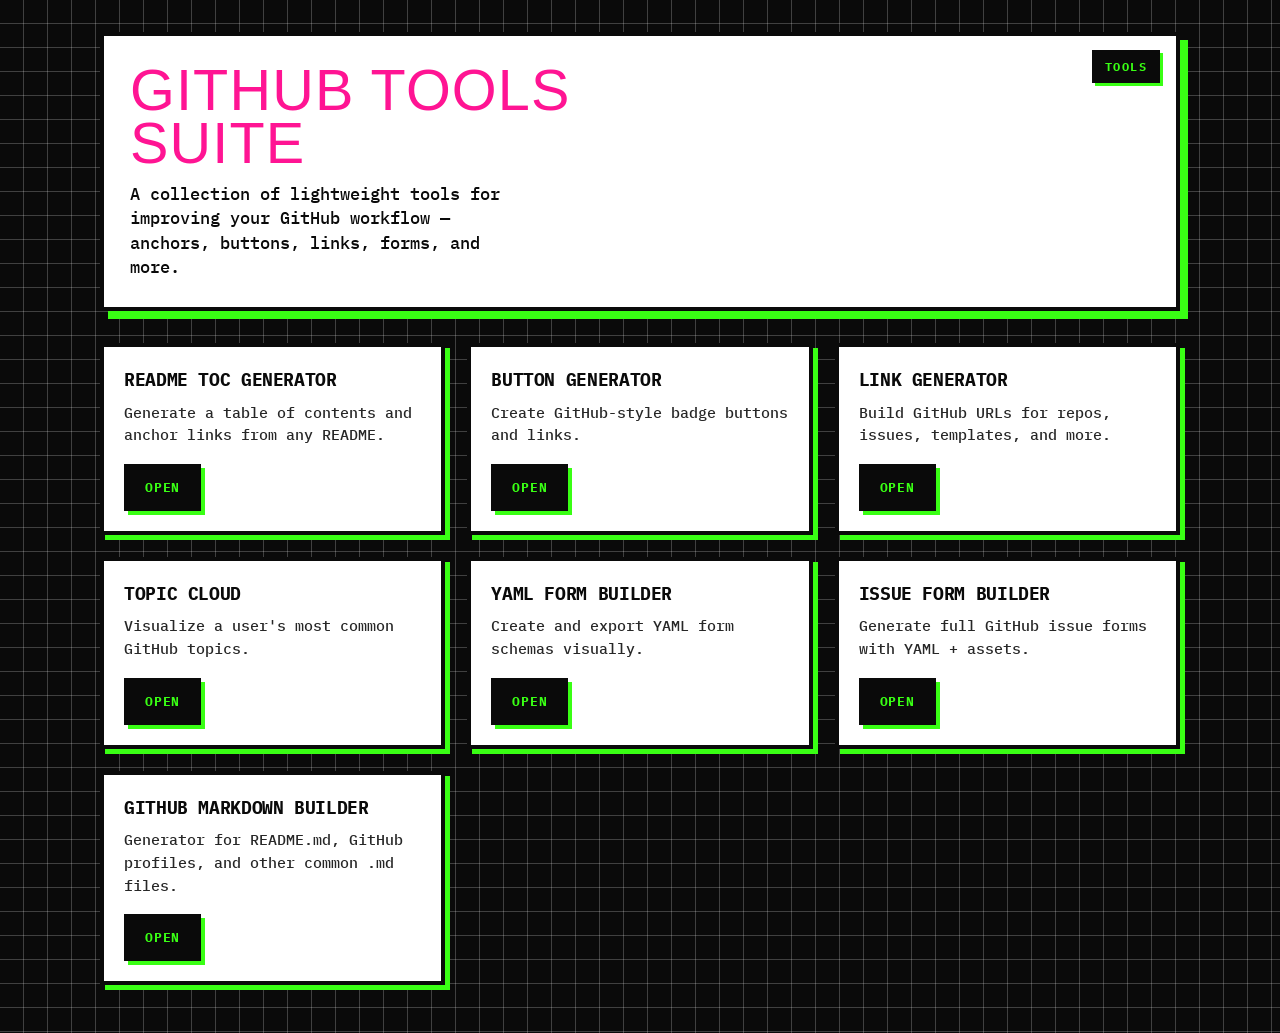
==== index.html @ 1312e3e4 "N/A" ====
<!DOCTYPE html>
<html lang="en" class="neo-landing-root">
<head>
  <meta charset="UTF-8" />
  <meta name="viewport" content="width=device-width, initial-scale=1.0" />
  <title>GitHub Tools Suite</title>
  <link rel="preconnect" href="https://fonts.googleapis.com" />
  <link rel="preconnect" href="https://fonts.gstatic.com" crossorigin />
  <link href="https://fonts.googleapis.com/css2?family=IBM+Plex+Mono:ital,wght@0,400;0,500;0,600;0,700;1,400&display=swap" rel="stylesheet" />
  <link rel="stylesheet" href="./github-tools-common.css" />
  <link rel="stylesheet" href="./github-tools-neo.css" />
</head>

<body class="neo-landing">
  <div class="neo-wrap">
    <header class="neo-hero">
      <h1>GitHub Tools Suite</h1>
      <p>
        A collection of lightweight tools for improving your GitHub workflow —
        anchors, buttons, links, forms, and more.
      </p>
    </header>

    <div class="neo-grid">
      <article class="neo-card">
        <h3>README TOC Generator</h3>
        <p>Generate a table of contents and anchor links from any README.</p>
        <a class="neo-btn" href="./github-anchor-generator.html">Open</a>
      </article>

      <article class="neo-card">
        <h3>Button Generator</h3>
        <p>Create GitHub-style badge buttons and links.</p>
        <a class="neo-btn" href="./github-button-generator.html">Open</a>
      </article>

      <article class="neo-card">
        <h3>Link Generator</h3>
        <p>Build GitHub URLs for repos, issues, templates, and more.</p>
        <a class="neo-btn" href="./github-link-generator.html">Open</a>
      </article>

      <article class="neo-card">
        <h3>Topic Cloud</h3>
        <p>Visualize a user's most common GitHub topics.</p>
        <a class="neo-btn" href="./github-topic-cloud.html">Open</a>
      </article>

      <article class="neo-card">
        <h3>YAML Form Builder</h3>
        <p>Create and export YAML form schemas visually.</p>
        <a class="neo-btn" href="./yaml-form-builder.html">Open</a>
      </article>

      <article class="neo-card">
        <h3>Issue Form Builder</h3>
        <p>Generate full GitHub issue forms with YAML + assets.</p>
        <a class="neo-btn" href="./issue-template-generator.html">Open</a>
      </article>

      <article class="neo-card">
        <h3>GitHub Markdown Builder</h3>
        <p>Generator for README.md, GitHub profiles, and other common .md files.</p>
        <a class="neo-btn" href="./github_dashboard_builder.html">Open</a>
      </article>
    </div>
  </div>
</body>
</html>
---- github-tools-common.css ----
:root {
  --bg: #0b0b12;
  --bg-soft: #11111b;
  --panel: rgba(20, 20, 32, 0.92);
  --panel-2: rgba(28, 28, 44, 0.92);
  --surface: #151526;
  --surface-2: #1b1b31;
  --text: #f5f7ff;
  --muted: #adb3c9;
  --border: rgba(255, 255, 255, 0.11);
  --border-strong: rgba(255, 255, 255, 0.18);
  --accent: #ff1493;
  --accent-2: #8b5cf6;
  --accent-soft: rgba(255, 20, 147, 0.16);
  --danger: #ff7d93;
  --ok: #87e7b0;
  --shadow: 0 18px 50px rgba(0, 0, 0, 0.35);
  --radius: 22px;
  --radius-sm: 14px;
  --max-width: 1440px;
}

* { box-sizing: border-box; }
html { color-scheme: dark; }
body {
  margin: 0;
  min-height: 100vh;
  font-family: Inter, system-ui, -apple-system, BlinkMacSystemFont, "Segoe UI", sans-serif;
  color: var(--text);
  background:
    radial-gradient(circle at top left, rgba(255, 20, 147, 0.12), transparent 28%),
    radial-gradient(circle at top right, rgba(139, 92, 246, 0.10), transparent 24%),
    linear-gradient(rgba(255,255,255,0.03) 1px, transparent 1px),
    linear-gradient(90deg, rgba(255,255,255,0.03) 1px, transparent 1px),
    linear-gradient(180deg, #090910 0%, #10101a 100%);
  background-size: auto, auto, 28px 28px, 28px 28px, auto;
}

a { color: #ffd0ec; }
a:hover { color: #ffffff; }

h1, h2, h3, p { margin-top: 0; }
h1 {
  margin-bottom: 10px;
  font-size: clamp(2rem, 4vw, 3rem);
  line-height: 1.04;
  letter-spacing: -0.035em;
}
h2 {
  margin-bottom: 8px;
  font-size: 1.05rem;
  letter-spacing: -0.01em;
}
h3 {
  margin-bottom: 8px;
  font-size: 0.98rem;
}
p, .muted, .hint, .sub, .pattern-note, .inline-note, .footer-note, .field-meta, .small, .value, .status, .upload-note {
  color: var(--muted);
  line-height: 1.5;
}

.wrap, .app {
  max-width: var(--max-width);
  margin: 0 auto;
  padding: 28px 18px 40px;
}

.tool-hero, .hero, .header {
  margin-bottom: 22px;
  padding: 24px;
  border: 1px solid var(--border);
  border-radius: var(--radius);
  background: linear-gradient(180deg, rgba(255,255,255,0.04), rgba(255,255,255,0.02));
  box-shadow: var(--shadow);
  backdrop-filter: blur(12px);
}
.tool-hero p, .hero p, .header p { max-width: 72ch; margin-bottom: 0; }
.tool-kicker {
  display: inline-flex;
  align-items: center;
  gap: 8px;
  padding: 6px 10px;
  margin-bottom: 14px;
  border-radius: 999px;
  border: 1px solid var(--border);
  background: rgba(255,255,255,0.04);
  color: #ffd3ee;
  font-size: 0.82rem;
  font-weight: 700;
  letter-spacing: 0.02em;
  text-transform: uppercase;
}

.grid, .tool-grid {
  display: grid;
  grid-template-columns: minmax(0, 1.05fr) minmax(320px, 0.95fr);
  gap: 20px;
  align-items: start;
}
.grid.grid-equal, .tool-grid.grid-equal { grid-template-columns: repeat(2, minmax(0, 1fr)); }

.card, .panel {
  background: linear-gradient(180deg, rgba(255,255,255,0.035), rgba(255,255,255,0.02));
  border: 1px solid var(--border);
  border-radius: var(--radius);
  box-shadow: var(--shadow);
  backdrop-filter: blur(12px);
  overflow: hidden;
}
.card { padding: 0; }
.panel { padding: 0; }
.card-header, .panel-header, .section-header {
  padding: 18px 20px;
  border-bottom: 1px solid var(--border);
  background: rgba(255,255,255,0.02);
}
.card-content, .panel-body, .section-body { padding: 20px; }

.section-stack, .stack, .layout-stack, .fields-list, .field-controls, .preview-form, .example-stack, .tip-stack, .output-block {
  display: grid;
  gap: 14px;
}
.field, .preview-group { display: grid; gap: 8px; }
.field.full { grid-column: 1 / -1; }

pre, .code-box {
  background: rgba(10, 10, 18, 0.85);
  color: var(--text);
  border: 1px solid var(--border);
  border-radius: 16px;
  padding: 14px;
  overflow: auto;
}
pre { min-height: 120px; white-space: pre-wrap; word-break: break-word; }
code {
  background: rgba(255,255,255,0.06);
  padding: 2px 6px;
  border-radius: 8px;
}

button,
.btn,
.tab,
.chip,
.copy-btn,
input,
select,
textarea {
  font: inherit;
}

button,
.btn,
.tab,
.chip,
.copy-btn {
  appearance: none;
  border-radius: 12px;
  border: 1px solid var(--border);
  background: rgba(255,255,255,0.04);
  color: var(--text);
  padding: 11px 16px;
  cursor: pointer;
  transition: transform .15s ease, border-color .15s ease, background .15s ease, opacity .15s ease;
}
button:hover,
.btn:hover,
.tab:hover,
.chip:hover,
.copy-btn:hover {
  transform: translateY(-1px);
  border-color: var(--border-strong);
  background: rgba(255,255,255,0.08);
}
button:active,
.btn:active,
.tab:active,
.chip:active,
.copy-btn:active { transform: translateY(0); }

.primary,
.btn-primary,
.btn.accent,
button.primary:not(.secondary) {
  background: linear-gradient(135deg, var(--accent), var(--accent-2));
  border: none;
  color: white;
  font-weight: 700;
}
.secondary,
.btn-secondary,
.btn-ghost,
button.secondary,
.toggle {
  background: rgba(255,255,255,0.04);
  color: var(--text);
  border: 1px solid var(--border);
}
.btn-danger {
  background: rgba(255,125,147,.16);
  color: #ffd5dc;
  border: 1px solid rgba(255,125,147,.35);
}

input,
select,
textarea {
  width: 100%;
  border: 1px solid var(--border);
  background: rgba(7, 7, 14, 0.72);
  color: var(--text);
  border-radius: 14px;
  padding: 12px 14px;
  outline: none;
}
input[type="checkbox"] { width: auto; }
input::placeholder,
textarea::placeholder { color: #8f96ad; }
input:focus,
select:focus,
textarea:focus {
  border-color: rgba(255, 20, 147, 0.85);
  box-shadow: 0 0 0 3px rgba(255, 20, 147, 0.16);
}
textarea {
  resize: vertical;
  line-height: 1.45;
  min-height: 110px;
}

.form-grid, .mini-grid, .grid.two, .controls {
  display: grid;
  gap: 14px;
  grid-template-columns: repeat(2, minmax(0, 1fr));
}
.controls { grid-template-columns: repeat(3, minmax(0, 1fr)); }
.row,
.actions,
.toolbar,
.inline-actions,
.copy-row,
.tabs,
.chip-row,
.title-row,
.toggle-row,
.outhead,
.output-row,
.footer {
  display: flex;
  gap: 10px;
  flex-wrap: wrap;
  align-items: center;
}
.title-row, .outhead, .toggle-row { justify-content: space-between; }
.output-row { align-items: stretch; }
.output-row textarea, .output-row input { flex: 1; min-width: 0; }

.preview-box,
.code-box,
.preview,
.previewbox,
.example,
.options-box,
.empty,
.toggle-row,
.field-card,
.control,
.upload-note,
.preview-group {
  background: rgba(8, 8, 16, 0.62);
  border: 1px solid var(--border);
  border-radius: 16px;
}
.preview, .previewbox, .example, .options-box, .empty, .toggle-row, .field-card, .control, .upload-note, .preview-group { padding: 14px; }
.preview-box { min-height: 120px; display: flex; align-items: center; justify-content: center; overflow-x: auto; padding: 18px; }

.anchor-item {
  display: flex;
  justify-content: space-between;
  gap: 12px;
  padding: 10px 0;
  border-bottom: 1px solid var(--border);
  align-items: center;
}
.anchor-item:last-child { border-bottom: 0; }
.anchors, .cloud { margin-top: 14px; }
.anchors { max-height: 300px; overflow: auto; }
.cloud { display: flex; flex-wrap: wrap; gap: 10px; align-items: baseline; }
.chip { border-radius: 999px; }
.chip .count {
  font-size: 12px;
  color: var(--muted);
  padding: 3px 8px;
  border-radius: 999px;
  border: 1px solid var(--border);
  background: rgba(255,255,255,0.04);
}

.checkbox-row, .checkbox { display: flex; align-items: center; gap: 10px; }
.hidden { display: none !important; }
.outputs > .card { position: sticky; top: 18px; }
.badge-preview img, img.preview, #previewImg { max-width: 100%; height: auto; display: block; }
#svgPreview svg { max-width: 100%; height: auto; display: block; }

.toggle {
  position: relative;
  width: 58px;
  height: 34px;
  flex: 0 0 auto;
}
.toggle input {
  position: absolute;
  inset: 0;
  opacity: 0;
  cursor: pointer;
  margin: 0;
}
.slider {
  position: absolute;
  inset: 0;
  background: #2a2a3a;
  border-radius: 999px;
  transition: 0.18s ease;
}
.slider::before {
  content: "";
  position: absolute;
  width: 26px;
  height: 26px;
  left: 4px;
  top: 4px;
  border-radius: 50%;
  background: white;
  transition: 0.18s ease;
}
.toggle input:checked + .slider {
  background: linear-gradient(135deg, var(--accent), var(--accent-2));
}
.toggle input:checked + .slider::before {
  transform: translateX(24px);
}

.layout {
  display: grid;
  grid-template-columns: 420px minmax(0, 1fr) minmax(320px, 420px);
  gap: 18px;
  align-items: start;
}

@media (max-width: 1200px) {
  .layout,
  .grid,
  .tool-grid { grid-template-columns: 1fr; }
  .outputs > .card { position: static; }
}

@media (max-width: 980px) {
  .form-grid,
  .grid.two,
  .mini-grid,
  .controls { grid-template-columns: 1fr !important; }
  .output-row { flex-direction: column; }
}

@media (max-width: 760px) {
  .wrap, .app { padding: 20px 14px 28px; }
  .tool-hero, .hero, .header, .card-header, .panel-header, .card-content, .panel-body, .section-body { padding-left: 16px; padding-right: 16px; }
}


.issue-layout {
  display: grid;
  grid-template-columns: minmax(0, 1.18fr) minmax(340px, 0.82fr);
  gap: 20px;
  align-items: start;
}

.issue-main,
.issue-sidebar {
  min-width: 0;
}

.issue-sidebar {
  position: sticky;
  top: 18px;
}

.issue-main .outputs > .card {
  position: static;
}

.issue-main pre {
  min-height: 96px;
}

@media (max-width: 1200px) {
  .issue-layout {
    grid-template-columns: 1fr;
  }

  .issue-sidebar {
    position: static;
  }
}
---- github-tools-neo.css ----
/* Unified neo-brutalist shell for GitHub Tools Suite (index + tools) */

html.neo-landing-root {
  color-scheme: dark;
}

:root {
  --neo-black: #0a0a0a;
  --neo-white: #ffffff;
  --neo-lime: #39ff14;
  --neo-pink: #ff1493;
  --neo-border: 4px solid var(--neo-black);
  --neo-shadow: 8px 8px 0 var(--neo-lime);
  --neo-shadow-sm: 5px 5px 0 var(--neo-lime);
  --neo-font: "IBM Plex Mono", ui-monospace, "Cascadia Code", "Consolas", monospace;
  --neo-hero-heading-font: Impact, "Arial Black", "Franklin Gothic Heavy", "Helvetica Neue", Helvetica, Arial, sans-serif;
}

/* ----- Page chrome ----- */

body.neo-landing {
  min-height: 100vh;
  margin: 0;
  font-family: var(--neo-font);
  font-weight: 500;
  color: var(--neo-white);
  background-color: var(--neo-black);
  background-image:
    linear-gradient(90deg, rgba(255, 255, 255, 0.22) 1px, transparent 1px),
    linear-gradient(rgba(255, 255, 255, 0.22) 1px, transparent 1px);
  background-size: 24px 24px;
  background-position: -1px -1px;
}

body.neo-landing a {
  color: var(--neo-lime);
  text-decoration: none;
}

body.neo-landing a:hover {
  text-decoration: underline;
}

body.neo-landing .neo-btn,
body.neo-landing .neo-btn:hover {
  text-decoration: none;
}

body.neo-landing .neo-wrap {
  max-width: 1120px;
  margin: 0 auto;
  padding: 32px 20px 48px;
}

body.neo-landing .neo-hero {
  margin-bottom: 32px;
  padding: 28px 26px;
  background: var(--neo-white);
  border: var(--neo-border);
  box-shadow: var(--neo-shadow);
  position: relative;
}

body.neo-landing .neo-hero::after {
  content: "TOOLS";
  position: absolute;
  top: 14px;
  right: 16px;
  font-family: var(--neo-font);
  font-weight: 700;
  font-size: 0.72rem;
  letter-spacing: 0.12em;
  padding: 6px 10px;
  background: var(--neo-black);
  color: var(--neo-lime);
  border: 3px solid var(--neo-black);
  box-shadow: 3px 3px 0 var(--neo-lime);
}

body.neo-landing .neo-hero h1 {
  margin: 0 0 12px;
  max-width: 18ch;
  font-family: var(--neo-hero-heading-font);
  font-weight: 400;
  font-size: clamp(2.4rem, 6vw, 3.6rem);
  line-height: 0.92;
  letter-spacing: 0.02em;
  text-transform: uppercase;
  color: var(--neo-pink);
}

body.neo-landing .neo-hero p {
  margin: 0;
  max-width: 38ch;
  font-size: 1.05rem;
  line-height: 1.45;
  color: var(--neo-black);
  font-weight: 500;
}

body.neo-landing .neo-grid {
  display: grid;
  grid-template-columns: repeat(auto-fit, minmax(280px, 1fr));
  gap: 22px;
}

body.neo-landing .neo-card {
  display: flex;
  flex-direction: column;
  padding: 22px 20px 20px;
  background: var(--neo-white);
  border: var(--neo-border);
  box-shadow: var(--neo-shadow-sm);
  transition: transform 0.12s ease, box-shadow 0.12s ease;
}

body.neo-landing .neo-card:hover {
  transform: translate(-3px, -3px);
  box-shadow: 11px 11px 0 var(--neo-lime);
}

body.neo-landing .neo-card h3 {
  margin: 0 0 10px;
  font-family: var(--neo-font);
  font-weight: 700;
  font-size: 1.15rem;
  line-height: 1.15;
  letter-spacing: -0.02em;
  text-transform: uppercase;
  color: var(--neo-black);
}

body.neo-landing .neo-card p {
  margin: 0;
  flex: 1;
  font-size: 0.95rem;
  line-height: 1.5;
  color: var(--neo-black);
  opacity: 0.88;
}

body.neo-landing .neo-btn {
  align-self: flex-start;
  margin-top: 18px;
  padding: 12px 18px;
  font-family: var(--neo-font);
  font-weight: 700;
  font-size: 0.82rem;
  letter-spacing: 0.06em;
  text-transform: uppercase;
  color: var(--neo-lime);
  background: var(--neo-black);
  border: 3px solid var(--neo-black);
  box-shadow: 4px 4px 0 var(--neo-lime);
  transition: transform 0.1s ease, box-shadow 0.1s ease, background 0.1s ease, color 0.1s ease;
}

body.neo-landing .neo-btn:hover {
  background: var(--neo-lime);
  color: var(--neo-black);
  transform: translate(2px, 2px);
  box-shadow: 2px 2px 0 var(--neo-black);
}

body.neo-landing .neo-btn:active {
  transform: translate(4px, 4px);
  box-shadow: 0 0 0 var(--neo-black);
}

@media (max-width: 600px) {
  body.neo-landing .neo-hero::after {
    position: static;
    display: inline-block;
    margin-bottom: 14px;
  }

  body.neo-landing .neo-hero {
    padding-top: 22px;
  }
}

/* ----- github-tools-common.css tool layouts ----- */

body.neo-landing .wrap,
body.neo-landing .app {
  max-width: 1200px;
  margin: 0 auto;
  padding: 28px 18px 40px;
}

body.neo-landing .tool-hero,
body.neo-landing .hero,
body.neo-landing .header {
  margin-bottom: 32px;
  padding: 28px 26px;
  background: var(--neo-white);
  border: var(--neo-border);
  border-radius: 0;
  box-shadow: var(--neo-shadow);
  backdrop-filter: none;
  position: relative;
}

body.neo-landing .tool-hero h1,
body.neo-landing .header h1 {
  font-family: var(--neo-hero-heading-font);
  font-weight: 400;
  font-size: clamp(1.75rem, 4.5vw, 2.75rem);
  line-height: 0.95;
  letter-spacing: 0.02em;
  text-transform: uppercase;
  color: var(--neo-pink);
}

body.neo-landing .tool-hero p,
body.neo-landing .header p {
  color: var(--neo-black);
  font-weight: 500;
}

body.neo-landing .tool-kicker {
  border-radius: 0;
  border: 3px solid var(--neo-black);
  background: var(--neo-black);
  color: var(--neo-lime);
  box-shadow: 3px 3px 0 var(--neo-lime);
}

body.neo-landing .card,
body.neo-landing .panel {
  background: var(--neo-white);
  border: var(--neo-border);
  border-radius: 0;
  box-shadow: var(--neo-shadow-sm);
  backdrop-filter: none;
  color: var(--neo-black);
}

body.neo-landing .card-header,
body.neo-landing .panel-header,
body.neo-landing .section-header {
  border-bottom: 3px solid var(--neo-black);
  background: #f0f0f0;
  border-radius: 0;
}

body.neo-landing .card-header h2,
body.neo-landing .panel-header h2,
body.neo-landing .section-header h2 {
  color: var(--neo-black);
  font-family: var(--neo-font);
}

body.neo-landing .card-header .sub,
body.neo-landing .panel-header p,
body.neo-landing .card-content .sub,
body.neo-landing .panel-body .sub,
body.neo-landing .hint,
body.neo-landing .card .muted,
body.neo-landing .panel .muted {
  color: #2d2d2d !important;
}

body.neo-landing .card-content,
body.neo-landing .panel-body,
body.neo-landing .section-body {
  background: var(--neo-white);
}

body.neo-landing .card-content label,
body.neo-landing .panel-body label,
body.neo-landing .field label {
  color: var(--neo-black);
}

body.neo-landing .card input,
body.neo-landing .card select,
body.neo-landing .card textarea,
body.neo-landing .panel input,
body.neo-landing .panel select,
body.neo-landing .panel textarea {
  background: var(--neo-white);
  color: var(--neo-black);
  border: 2px solid var(--neo-black);
  border-radius: 0;
}

body.neo-landing input::placeholder,
body.neo-landing textarea::placeholder {
  color: #5a5a5a;
}

body.neo-landing input:focus,
body.neo-landing select:focus,
body.neo-landing textarea:focus {
  border-color: var(--neo-pink);
  box-shadow: 0 0 0 3px rgba(255, 20, 147, 0.22);
}

body.neo-landing pre,
body.neo-landing .code-box {
  background: var(--neo-black);
  color: var(--neo-white);
  border: 3px solid var(--neo-black);
  border-radius: 0;
  box-shadow: 4px 4px 0 var(--neo-lime);
}

body.neo-landing code {
  background: rgba(0, 0, 0, 0.08);
  color: var(--neo-black);
  border-radius: 0;
}

body.neo-landing pre code {
  background: transparent;
  color: inherit;
}

body.neo-landing .preview-box,
body.neo-landing .preview,
body.neo-landing .previewbox,
body.neo-landing .example,
body.neo-landing .options-box,
body.neo-landing .empty,
body.neo-landing .toggle-row,
body.neo-landing .field-card,
body.neo-landing .control,
body.neo-landing .upload-note,
body.neo-landing .preview-group {
  background: #f6f6f6;
  border: 2px solid var(--neo-black);
  border-radius: 0;
  color: var(--neo-black);
}

body.neo-landing .anchor-item {
  border-bottom-color: #ccc;
}

body.neo-landing .chip .count {
  color: var(--neo-black);
  border: 2px solid var(--neo-black);
  background: #eee;
}

body.neo-landing:not(.neo-dash) button,
body.neo-landing:not(.neo-dash) .btn,
body.neo-landing:not(.neo-dash) .tab,
body.neo-landing:not(.neo-dash) .chip,
body.neo-landing:not(.neo-dash) .copy-btn {
  border-radius: 0;
  border: 3px solid var(--neo-black);
  font-family: var(--neo-font);
  font-weight: 600;
  background: #f2f2f2;
  color: var(--neo-black);
}

body.neo-landing:not(.neo-dash) button:hover,
body.neo-landing:not(.neo-dash) .btn:hover,
body.neo-landing:not(.neo-dash) .tab:hover,
body.neo-landing:not(.neo-dash) .chip:hover,
body.neo-landing:not(.neo-dash) .copy-btn:hover {
  transform: translate(-1px, -1px);
  background: #fff;
  border-color: var(--neo-black);
}

body.neo-landing:not(.neo-dash) .primary,
body.neo-landing:not(.neo-dash) .btn-primary,
body.neo-landing:not(.neo-dash) .btn.accent,
body.neo-landing:not(.neo-dash) button.primary:not(.secondary) {
  background: var(--neo-black);
  color: var(--neo-lime);
  border: 3px solid var(--neo-black);
  box-shadow: 4px 4px 0 var(--neo-lime);
  background-image: none;
}

body.neo-landing:not(.neo-dash) .primary:hover,
body.neo-landing:not(.neo-dash) .btn-primary:hover,
body.neo-landing:not(.neo-dash) button.primary:not(.secondary):hover {
  background: var(--neo-lime);
  color: var(--neo-black);
  box-shadow: 2px 2px 0 var(--neo-black);
}

body.neo-landing:not(.neo-dash) .secondary,
body.neo-landing:not(.neo-dash) .btn-secondary,
body.neo-landing:not(.neo-dash) .btn-ghost,
body.neo-landing:not(.neo-dash) button.secondary {
  background: var(--neo-white);
  color: var(--neo-black);
  border: 3px solid var(--neo-black);
}

body.neo-landing:not(.neo-dash) .btn-danger {
  background: #ffe0e8;
  color: var(--neo-black);
  border: 3px solid var(--neo-black);
}

body.neo-landing .value,
body.neo-landing .status,
body.neo-landing .card .value {
  color: #333 !important;
}

body.neo-landing .card a,
body.neo-landing .panel a,
body.neo-landing .tool-hero a {
  color: var(--neo-black);
  text-decoration: underline;
}

body.neo-landing .card a:hover,
body.neo-landing .panel a:hover {
  color: var(--neo-pink);
}

body.neo-landing .slider {
  border: 2px solid var(--neo-black);
  border-radius: 999px;
}

body.neo-landing .toggle input:checked + .slider {
  background: var(--neo-lime);
}

body.neo-landing .toggle input:checked + .slider::before {
  background: var(--neo-black);
}

/* Issue template standalone page: first card as hero */
body.neo-landing .wrap > .grid > .card:first-child {
  padding: 28px 26px;
  box-shadow: var(--neo-shadow);
}

body.neo-landing .wrap > .grid > .card:first-child h1 {
  font-family: var(--neo-hero-heading-font);
  font-weight: 400;
  font-size: clamp(1.75rem, 4vw, 2.5rem);
  line-height: 0.95;
  letter-spacing: 0.02em;
  text-transform: uppercase;
  color: var(--neo-pink);
}

body.neo-landing .wrap > .grid > .card:first-child p {
  color: var(--neo-black);
  font-weight: 500;
}

body.neo-landing .wrap > .grid > .card:not(:first-child),
body.neo-landing .outputs > .card {
  box-shadow: var(--neo-shadow-sm);
}

body.neo-landing.issue-tool .wrap > .grid > .card:not(:first-child) {
  border: var(--neo-border);
}

body.neo-landing.issue-tool .field {
  border: 2px solid var(--neo-black);
  border-radius: 0;
  background: #fafafa;
}

body.neo-landing.issue-tool button {
  border: 3px solid var(--neo-black);
  border-radius: 0;
  font-family: var(--neo-font);
  font-weight: 700;
  background: var(--neo-black);
  color: var(--neo-lime);
  box-shadow: 4px 4px 0 var(--neo-lime);
}

body.neo-landing.issue-tool button.secondary {
  background: var(--neo-white);
  color: var(--neo-black);
  box-shadow: 4px 4px 0 var(--neo-black);
}

body.neo-landing.issue-tool pre {
  border: 3px solid var(--neo-black);
  border-radius: 0;
  background: var(--neo-black);
  color: var(--neo-white);
  box-shadow: 4px 4px 0 var(--neo-lime);
}

body.neo-landing.issue-tool .muted {
  color: #444 !important;
}

body.neo-landing.issue-tool h2 {
  color: var(--neo-black);
}

/* GitHub Dashboard Builder */
body.neo-landing.neo-dash .hero {
  padding: 20px;
  background: var(--neo-white);
  border: var(--neo-border);
  box-shadow: var(--neo-shadow);
}

body.neo-landing.neo-dash .hero h1 {
  font-family: var(--neo-hero-heading-font);
  font-weight: 400;
  font-size: clamp(1.5rem, 3.5vw, 2.1rem);
  line-height: 0.95;
  letter-spacing: 0.02em;
  text-transform: uppercase;
  color: var(--neo-pink);
}

body.neo-landing.neo-dash .hero p {
  color: var(--neo-black);
  max-width: 42ch;
}

body.neo-landing.neo-dash .panel {
  background: var(--neo-white);
  border: var(--neo-border);
  border-radius: 0;
  box-shadow: var(--neo-shadow-sm);
  color: var(--neo-black);
}

body.neo-landing.neo-dash .panel h2,
body.neo-landing.neo-dash .panel h3 {
  color: var(--neo-black);
  font-family: var(--neo-font);
}

body.neo-landing.neo-dash .field label {
  color: var(--neo-black);
}

body.neo-landing.neo-dash .sidebar,
body.neo-landing.neo-dash .builder,
body.neo-landing.neo-dash .preview {
  border-right: 2px solid rgba(255, 255, 255, 0.2);
}

body.neo-landing.neo-dash .sidebar-section-toggle {
  border: 2px solid rgba(255, 255, 255, 0.25);
  border-radius: 0;
  color: var(--neo-white);
}

body.neo-landing.neo-dash .sidebar-section-toggle:hover {
  background: rgba(255, 255, 255, 0.08);
}
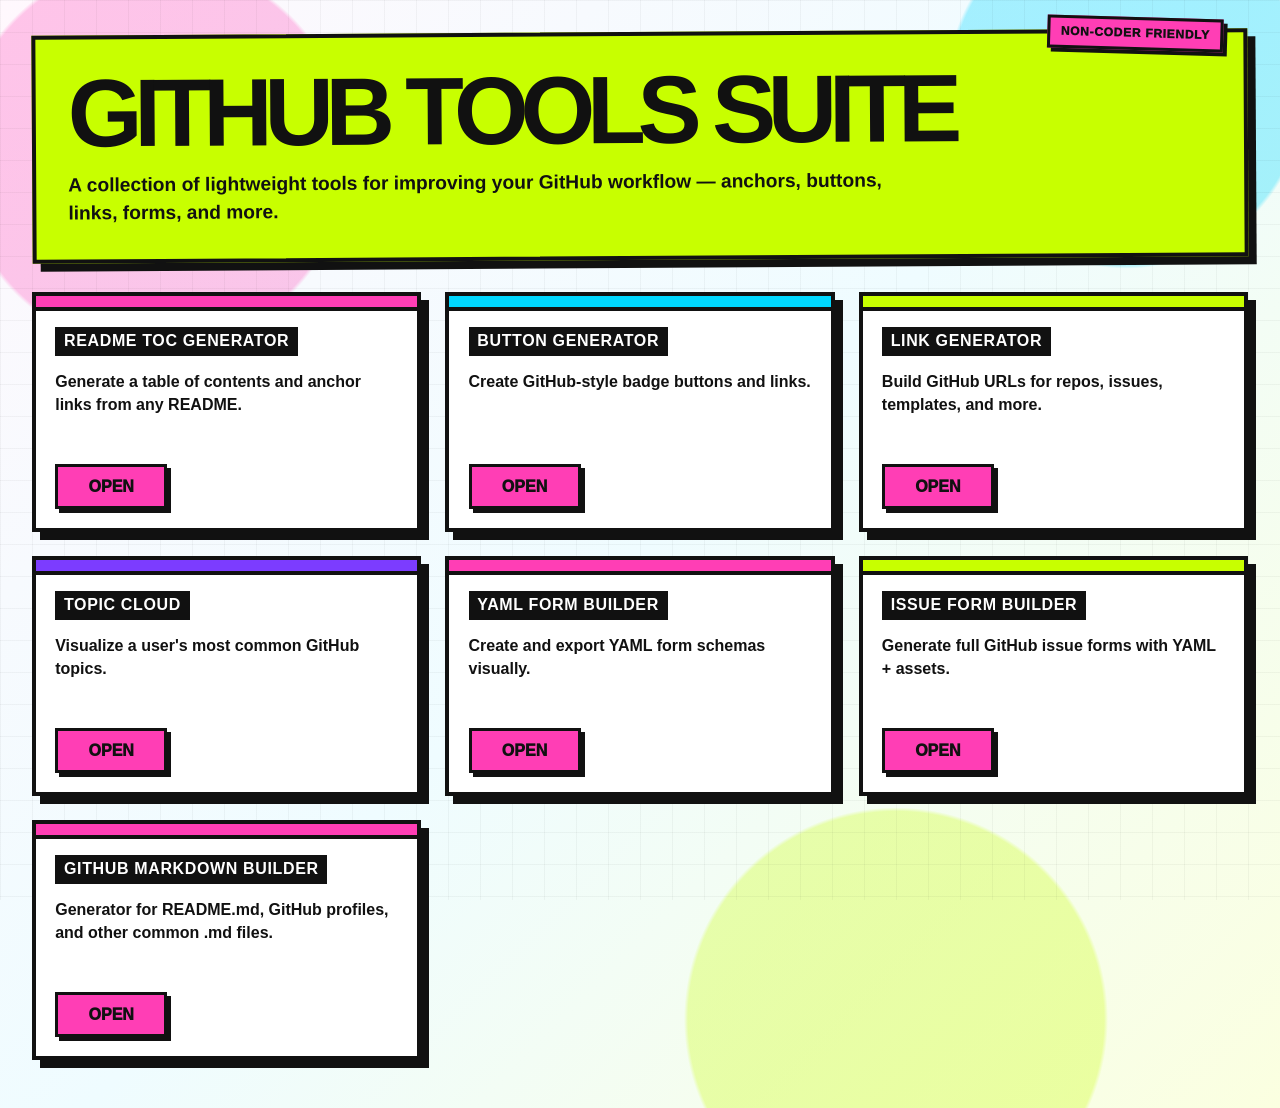
==== commit c54fa155: "updated files" ====
--- a/index.html
+++ b/index.html
@@ -4,11 +4,226 @@
   <meta charset="UTF-8" />
   <meta name="viewport" content="width=device-width, initial-scale=1.0" />
   <title>GitHub Tools Suite</title>
-  <link rel="preconnect" href="https://fonts.googleapis.com" />
-  <link rel="preconnect" href="https://fonts.gstatic.com" crossorigin />
-  <link href="https://fonts.googleapis.com/css2?family=IBM+Plex+Mono:ital,wght@0,400;0,500;0,600;0,700;1,400&display=swap" rel="stylesheet" />
-  <link rel="stylesheet" href="./github-tools-common.css" />
-  <link rel="stylesheet" href="./github-tools-neo.css" />
+  <style>
+    :root {
+      --ink: #111111;
+      --paper: #fff8fd;
+      --panel: #ffffff;
+      --lime: #c8ff00;
+      --pink: #ff3eb5;
+      --aqua: #00d7ff;
+      --purple: #7c3cff;
+      --shadow: 8px 8px 0 var(--ink);
+      --shadow-sm: 4px 4px 0 var(--ink);
+    }
+
+    *, *::before, *::after { box-sizing: border-box; }
+
+    html {
+      -webkit-text-size-adjust: 100%;
+    }
+
+    body {
+      margin: 0;
+      min-height: 100vh;
+      font-family: Inter, Arial, Helvetica, sans-serif;
+      color: var(--ink);
+      background:
+        radial-gradient(circle at 12% 14%, rgba(255, 62, 181, 0.28) 0 12rem, transparent 12.25rem),
+        radial-gradient(circle at 88% 8%, rgba(0, 215, 255, 0.32) 0 11rem, transparent 11.25rem),
+        radial-gradient(circle at 70% 92%, rgba(200, 255, 0, 0.3) 0 13rem, transparent 13.25rem),
+        linear-gradient(135deg, #fff8fd 0%, #effcff 50%, #fbffe0 100%);
+    }
+
+    body::before {
+      content: "";
+      position: fixed;
+      inset: 0;
+      pointer-events: none;
+      background:
+        linear-gradient(90deg, rgba(17,17,17,0.04) 1px, transparent 1px),
+        linear-gradient(rgba(17,17,17,0.04) 1px, transparent 1px);
+      background-size: 32px 32px;
+      mix-blend-mode: multiply;
+    }
+
+    a {
+      color: inherit;
+    }
+
+    .neo-wrap {
+      width: min(76rem, calc(100% - 2rem));
+      margin: 0 auto;
+      padding: 2rem 0 3rem;
+      position: relative;
+    }
+
+    .neo-hero {
+      border: 4px solid var(--ink);
+      background: var(--lime);
+      box-shadow: var(--shadow);
+      padding: clamp(1.2rem, 3vw, 2rem);
+      margin-bottom: 2rem;
+      transform: rotate(-0.35deg);
+      position: relative;
+    }
+
+    .neo-hero::after {
+      content: "NON-CODER FRIENDLY";
+      position: absolute;
+      right: 1.25rem;
+      top: -1rem;
+      background: var(--pink);
+      border: 3px solid var(--ink);
+      box-shadow: var(--shadow-sm);
+      padding: 0.4rem 0.65rem;
+      font-weight: 950;
+      font-size: 0.75rem;
+      letter-spacing: 0.06em;
+      transform: rotate(2deg);
+    }
+
+    .neo-hero h1 {
+      margin: 0;
+      max-width: 58rem;
+      font-size: clamp(2.5rem, 8vw, 6rem);
+      line-height: 0.88;
+      letter-spacing: -0.085em;
+      text-transform: uppercase;
+    }
+
+    .neo-hero p {
+      max-width: 52rem;
+      margin: 1rem 0 0;
+      font-size: clamp(1rem, 2vw, 1.2rem);
+      line-height: 1.45;
+      font-weight: 850;
+    }
+
+    .neo-grid {
+      display: grid;
+      grid-template-columns: repeat(3, minmax(0, 1fr));
+      gap: 1.5rem;
+      align-items: stretch;
+    }
+
+    .neo-card {
+      display: flex;
+      flex-direction: column;
+      min-height: 15rem;
+      background: var(--panel);
+      border: 4px solid var(--ink);
+      box-shadow: var(--shadow);
+      padding: 1.2rem;
+      transition: transform 140ms ease, box-shadow 140ms ease;
+      position: relative;
+      overflow: hidden;
+    }
+
+    .neo-card::before {
+      content: "";
+      display: block;
+      height: 0.9rem;
+      margin: -1.2rem -1.2rem 1rem;
+      background: var(--pink);
+      border-bottom: 4px solid var(--ink);
+    }
+
+    .neo-card:nth-child(2n)::before { background: var(--aqua); }
+    .neo-card:nth-child(3n)::before { background: var(--lime); }
+    .neo-card:nth-child(4n)::before { background: var(--purple); }
+
+    .neo-card:hover {
+      transform: translate(-3px, -3px) rotate(-0.35deg);
+      box-shadow: 12px 12px 0 var(--ink);
+    }
+
+    .neo-card h3 {
+      display: inline-block;
+      align-self: flex-start;
+      margin: 0 0 0.85rem;
+      padding: 0.35rem 0.55rem;
+      background: var(--ink);
+      color: white;
+      font-size: 1rem;
+      line-height: 1.15;
+      text-transform: uppercase;
+      letter-spacing: 0.04em;
+    }
+
+    .neo-card p {
+      margin: 0 0 1.25rem;
+      font-size: 1rem;
+      line-height: 1.45;
+      font-weight: 750;
+      flex: 1;
+    }
+
+    .neo-btn {
+      display: inline-flex;
+      justify-content: center;
+      align-items: center;
+      align-self: flex-start;
+      min-width: 7rem;
+      padding: 0.65rem 0.9rem;
+      border: 3px solid var(--ink);
+      background: var(--pink);
+      color: var(--ink);
+      cursor: pointer;
+      font-weight: 950;
+      text-transform: uppercase;
+      text-decoration: none;
+      box-shadow: var(--shadow-sm);
+      transition: transform 120ms ease, box-shadow 120ms ease, background 120ms ease;
+    }
+
+    .neo-btn:hover {
+      transform: translate(-2px, -2px);
+      box-shadow: 6px 6px 0 var(--ink);
+      background: var(--aqua);
+    }
+
+    .neo-btn:active {
+      transform: translate(3px, 3px);
+      box-shadow: 1px 1px 0 var(--ink);
+    }
+
+    @media (max-width: 980px) {
+      .neo-grid {
+        grid-template-columns: repeat(2, minmax(0, 1fr));
+      }
+    }
+
+    @media (max-width: 680px) {
+      .neo-wrap {
+        width: min(100% - 1rem, 76rem);
+        padding-top: 1rem;
+      }
+
+      .neo-hero {
+        transform: none;
+      }
+
+      .neo-hero::after {
+        position: static;
+        display: inline-block;
+        margin-bottom: 0.8rem;
+        transform: none;
+      }
+
+      .neo-grid {
+        grid-template-columns: 1fr;
+      }
+
+      .neo-card {
+        min-height: auto;
+      }
+
+      .neo-btn {
+        width: 100%;
+      }
+    }
+  </style>
 </head>
 
 <body class="neo-landing">
@@ -37,7 +252,7 @@
       <article class="neo-card">
         <h3>Link Generator</h3>
         <p>Build GitHub URLs for repos, issues, templates, and more.</p>
-        <a class="neo-btn" href="./github-link-generator.html">Open</a>
+        <a class="neo-btn" href="https://monapdx.github.io/github-power-links/">Open</a>
       </article>
 
       <article class="neo-card">
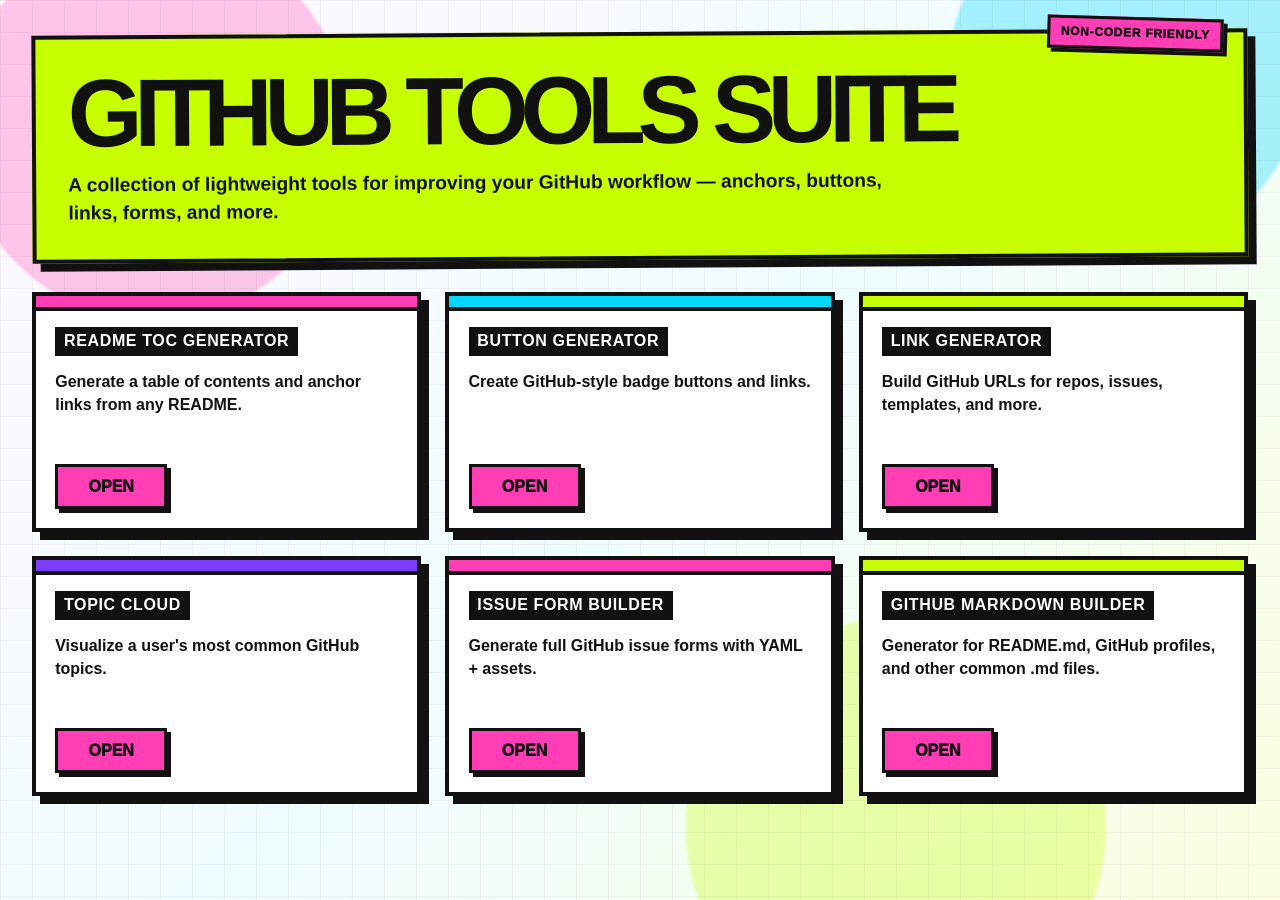
==== commit cf92ed3b: "update" ====
--- a/index.html
+++ b/index.html
@@ -262,12 +262,6 @@
       </article>
 
       <article class="neo-card">
-        <h3>YAML Form Builder</h3>
-        <p>Create and export YAML form schemas visually.</p>
-        <a class="neo-btn" href="./yaml-form-builder.html">Open</a>
-      </article>
-
-      <article class="neo-card">
         <h3>Issue Form Builder</h3>
         <p>Generate full GitHub issue forms with YAML + assets.</p>
         <a class="neo-btn" href="./issue-template-generator.html">Open</a>
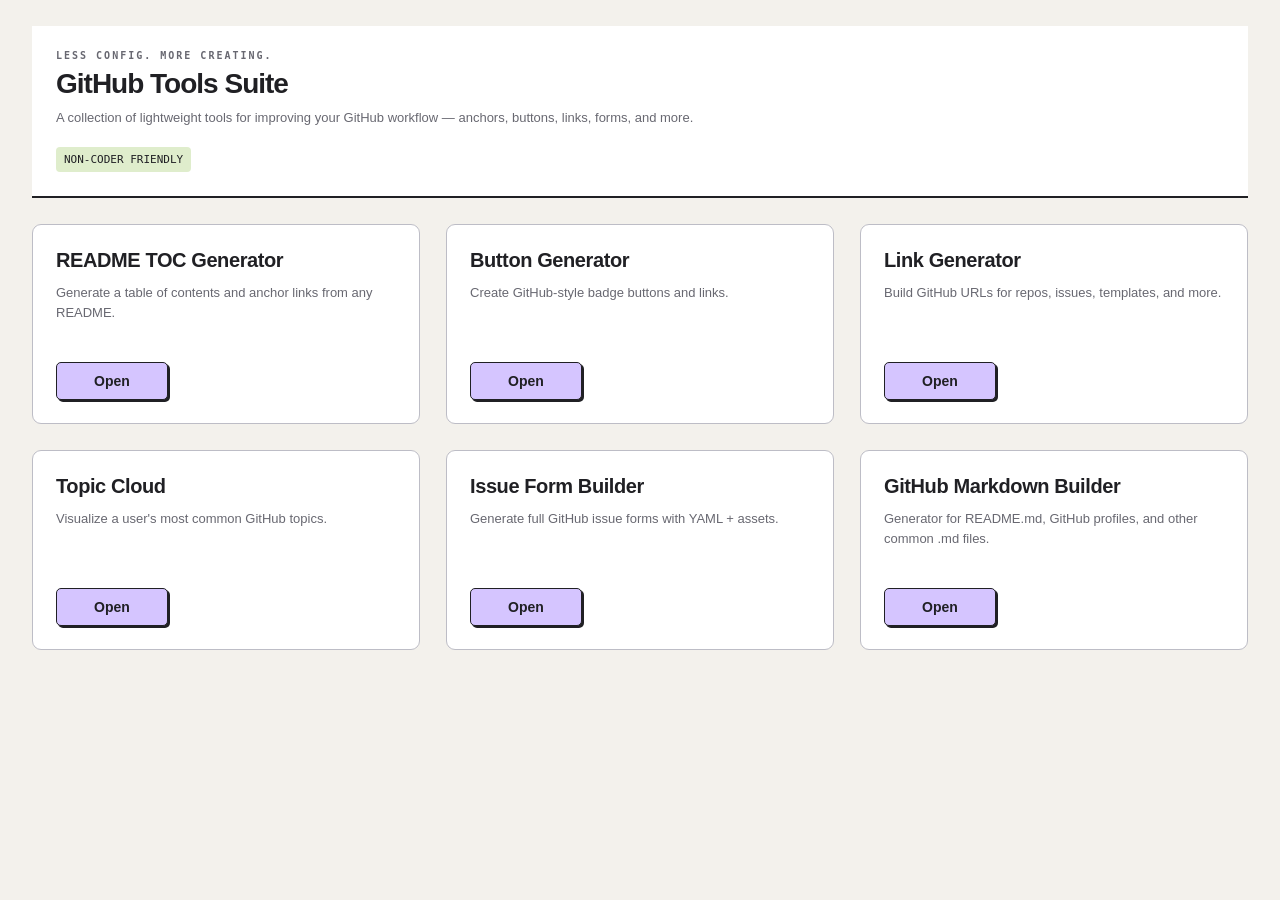
==== commit ca1cc74f: "Add files via upload" ====
--- a/index.html
+++ b/index.html
@@ -6,222 +6,129 @@
   <title>GitHub Tools Suite</title>
   <style>
     :root {
-      --ink: #111111;
-      --paper: #fff8fd;
-      --panel: #ffffff;
-      --lime: #c8ff00;
-      --pink: #ff3eb5;
-      --aqua: #00d7ff;
-      --purple: #7c3cff;
-      --shadow: 8px 8px 0 var(--ink);
-      --shadow-sm: 4px 4px 0 var(--ink);
+      --ink: #202024;
+      --paper: #f3f1ec;
+      --panel: #fff;
+      --muted: #686871;
+      --accent: #d5c5ff;
+      --accent-hover: #c7b1ff;
+      --border: #bdbdc6;
     }
-
     *, *::before, *::after { box-sizing: border-box; }
-
-    html {
-      -webkit-text-size-adjust: 100%;
-    }
-
+    html { -webkit-text-size-adjust: 100%; }
     body {
       margin: 0;
       min-height: 100vh;
-      font-family: Inter, Arial, Helvetica, sans-serif;
+      font: 14px Arial, Helvetica, sans-serif;
       color: var(--ink);
-      background:
-        radial-gradient(circle at 12% 14%, rgba(255, 62, 181, 0.28) 0 12rem, transparent 12.25rem),
-        radial-gradient(circle at 88% 8%, rgba(0, 215, 255, 0.32) 0 11rem, transparent 11.25rem),
-        radial-gradient(circle at 70% 92%, rgba(200, 255, 0, 0.3) 0 13rem, transparent 13.25rem),
-        linear-gradient(135deg, #fff8fd 0%, #effcff 50%, #fbffe0 100%);
+      background: var(--paper);
     }
-
-    body::before {
-      content: "";
-      position: fixed;
-      inset: 0;
-      pointer-events: none;
-      background:
-        linear-gradient(90deg, rgba(17,17,17,0.04) 1px, transparent 1px),
-        linear-gradient(rgba(17,17,17,0.04) 1px, transparent 1px);
-      background-size: 32px 32px;
-      mix-blend-mode: multiply;
+    a { color: inherit; }
+    .neo-wrap {
+      width: min(76rem, calc(100% - 3.25rem));
+      margin: 0 auto;
+      padding: 26px 0 40px;
     }
-
-    a {
-      color: inherit;
+    .neo-hero {
+      position: relative;
+      background: var(--panel);
+      border-bottom: 2px solid var(--ink);
+      padding: 24px;
+      margin-bottom: 26px;
     }
-
-    .neo-wrap {
-      width: min(76rem, calc(100% - 2rem));
-      margin: 0 auto;
-      padding: 2rem 0 3rem;
-      position: relative;
+    .neo-hero::before {
+      content: "LESS CONFIG. MORE CREATING.";
+      display: block;
+      margin-bottom: 8px;
+      font: 700 10px monospace;
+      letter-spacing: 2px;
+      color: var(--muted);
     }
-
-    .neo-hero {
-      border: 4px solid var(--ink);
-      background: var(--lime);
-      box-shadow: var(--shadow);
-      padding: clamp(1.2rem, 3vw, 2rem);
-      margin-bottom: 2rem;
-      transform: rotate(-0.35deg);
-      position: relative;
-    }
-
     .neo-hero::after {
       content: "NON-CODER FRIENDLY";
-      position: absolute;
-      right: 1.25rem;
-      top: -1rem;
-      background: var(--pink);
-      border: 3px solid var(--ink);
-      box-shadow: var(--shadow-sm);
-      padding: 0.4rem 0.65rem;
-      font-weight: 950;
-      font-size: 0.75rem;
-      letter-spacing: 0.06em;
-      transform: rotate(2deg);
+      display: inline-block;
+      margin-top: 18px;
+      background: #dfedcc;
+      border-radius: 4px;
+      padding: 6px 8px;
+      font: 11px monospace;
     }
-
     .neo-hero h1 {
       margin: 0;
-      max-width: 58rem;
-      font-size: clamp(2.5rem, 8vw, 6rem);
-      line-height: 0.88;
-      letter-spacing: -0.085em;
-      text-transform: uppercase;
+      font-size: 28px;
+      line-height: 1.1;
+      letter-spacing: -1px;
     }
-
     .neo-hero p {
       max-width: 52rem;
-      margin: 1rem 0 0;
-      font-size: clamp(1rem, 2vw, 1.2rem);
-      line-height: 1.45;
-      font-weight: 850;
+      margin: 8px 0 0;
+      color: var(--muted);
+      font-size: 13px;
+      line-height: 1.6;
     }
-
     .neo-grid {
       display: grid;
       grid-template-columns: repeat(3, minmax(0, 1fr));
-      gap: 1.5rem;
+      gap: 26px;
       align-items: stretch;
     }
-
     .neo-card {
       display: flex;
       flex-direction: column;
-      min-height: 15rem;
+      min-width: 0;
+      min-height: 200px;
       background: var(--panel);
-      border: 4px solid var(--ink);
-      box-shadow: var(--shadow);
-      padding: 1.2rem;
-      transition: transform 140ms ease, box-shadow 140ms ease;
-      position: relative;
-      overflow: hidden;
+      border: 1px solid var(--border);
+      border-radius: 9px;
+      padding: 23px;
+      transition: border-color 140ms ease;
     }
-
-    .neo-card::before {
-      content: "";
-      display: block;
-      height: 0.9rem;
-      margin: -1.2rem -1.2rem 1rem;
-      background: var(--pink);
-      border-bottom: 4px solid var(--ink);
+    .neo-card:hover, .neo-card:focus-within { border-color: #8a6cb5; }
+    .neo-card h3 {
+      margin: 0 0 10px;
+      font-size: 20px;
+      line-height: 1.25;
+      letter-spacing: -.02em;
     }
-
-    .neo-card:nth-child(2n)::before { background: var(--aqua); }
-    .neo-card:nth-child(3n)::before { background: var(--lime); }
-    .neo-card:nth-child(4n)::before { background: var(--purple); }
-
-    .neo-card:hover {
-      transform: translate(-3px, -3px) rotate(-0.35deg);
-      box-shadow: 12px 12px 0 var(--ink);
-    }
-
-    .neo-card h3 {
-      display: inline-block;
-      align-self: flex-start;
-      margin: 0 0 0.85rem;
-      padding: 0.35rem 0.55rem;
-      background: var(--ink);
-      color: white;
-      font-size: 1rem;
-      line-height: 1.15;
-      text-transform: uppercase;
-      letter-spacing: 0.04em;
-    }
-
     .neo-card p {
-      margin: 0 0 1.25rem;
-      font-size: 1rem;
-      line-height: 1.45;
-      font-weight: 750;
+      margin: 0 0 22px;
+      color: var(--muted);
+      font-size: 13px;
+      line-height: 1.6;
       flex: 1;
     }
-
     .neo-btn {
       display: inline-flex;
       justify-content: center;
       align-items: center;
       align-self: flex-start;
       min-width: 7rem;
-      padding: 0.65rem 0.9rem;
-      border: 3px solid var(--ink);
-      background: var(--pink);
+      padding: 10px 14px;
+      border: 1.5px solid var(--ink);
+      border-radius: 5px;
+      background: var(--accent);
       color: var(--ink);
-      cursor: pointer;
-      font-weight: 950;
-      text-transform: uppercase;
+      font-weight: 700;
       text-decoration: none;
-      box-shadow: var(--shadow-sm);
-      transition: transform 120ms ease, box-shadow 120ms ease, background 120ms ease;
+      box-shadow: 2px 2px 0 var(--ink);
+      transition: transform .08s ease, box-shadow .08s ease, background .12s ease;
     }
-
-    .neo-btn:hover {
-      transform: translate(-2px, -2px);
-      box-shadow: 6px 6px 0 var(--ink);
-      background: var(--aqua);
+    .neo-btn:hover { background: var(--accent-hover); transform: translateY(-1px); }
+    .neo-btn:active { transform: translate(1px, 1px); box-shadow: none; }
+    .neo-btn:focus-visible { outline: 3px solid #8061cf; outline-offset: 3px; }
+    @media (max-width: 980px) {
+      .neo-grid { grid-template-columns: repeat(2, minmax(0, 1fr)); }
     }
-
-    .neo-btn:active {
-      transform: translate(3px, 3px);
-      box-shadow: 1px 1px 0 var(--ink);
+    @media (max-width: 600px) {
+      .neo-wrap { width: calc(100% - 30px); padding-top: 15px; }
+      .neo-hero { padding: 18px; }
+      .neo-hero h1 { font-size: 23px; }
+      .neo-grid { grid-template-columns: 1fr; gap: 18px; }
+      .neo-card { min-height: auto; padding: 17px; }
+      .neo-btn { width: 100%; }
     }
-
-    @media (max-width: 980px) {
-      .neo-grid {
-        grid-template-columns: repeat(2, minmax(0, 1fr));
-      }
-    }
-
-    @media (max-width: 680px) {
-      .neo-wrap {
-        width: min(100% - 1rem, 76rem);
-        padding-top: 1rem;
-      }
-
-      .neo-hero {
-        transform: none;
-      }
-
-      .neo-hero::after {
-        position: static;
-        display: inline-block;
-        margin-bottom: 0.8rem;
-        transform: none;
-      }
-
-      .neo-grid {
-        grid-template-columns: 1fr;
-      }
-
-      .neo-card {
-        min-height: auto;
-      }
-
-      .neo-btn {
-        width: 100%;
-      }
+    @media (prefers-reduced-motion: reduce) {
+      .neo-card, .neo-btn { transition: none; }
     }
   </style>
 </head>
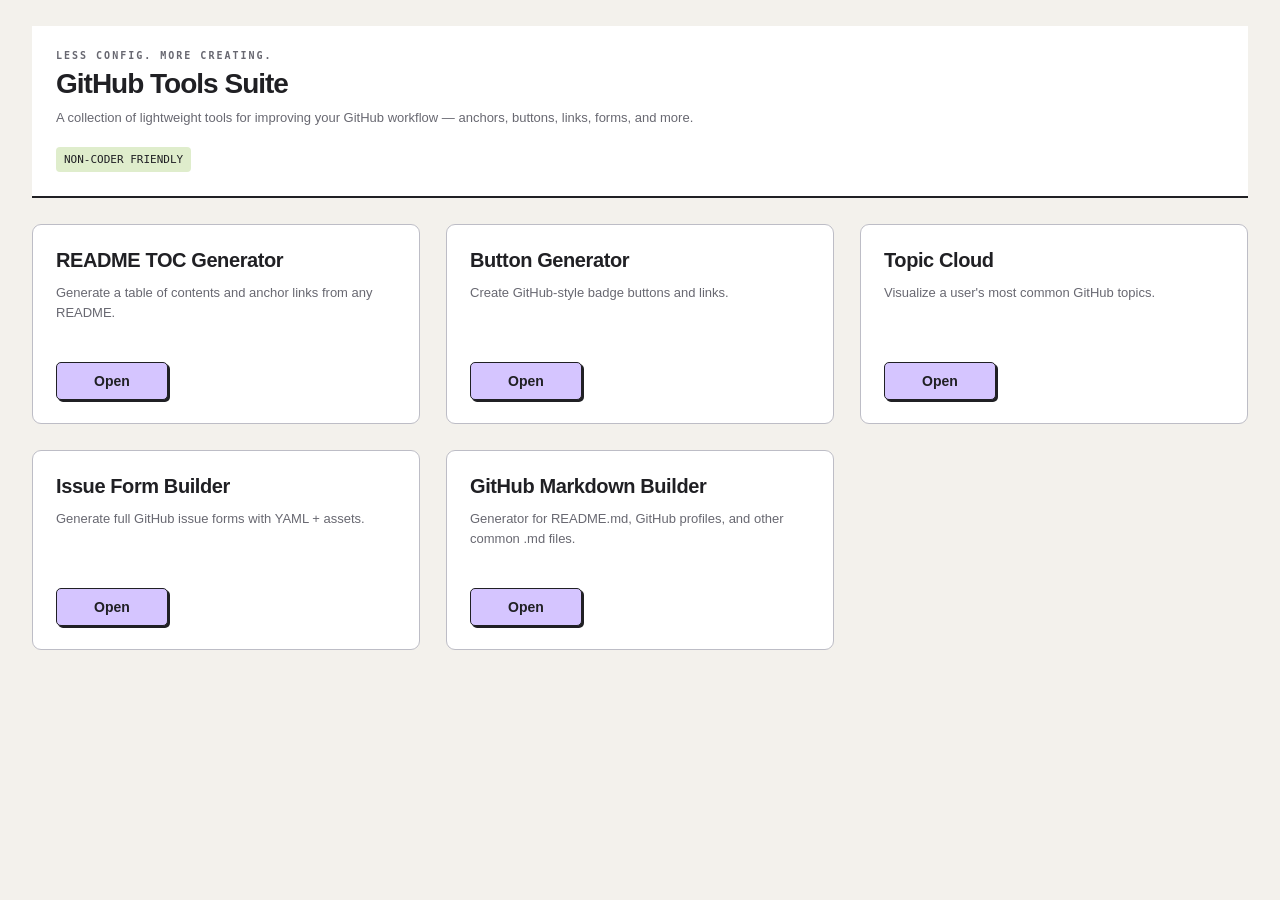
==== commit c75df2a0: "Remove Link Generator article from index.html Removed the Link Generator section from the index." ====
--- a/index.html
+++ b/index.html
@@ -156,11 +156,6 @@
         <a class="neo-btn" href="./github-button-generator.html">Open</a>
       </article>
 
-      <article class="neo-card">
-        <h3>Link Generator</h3>
-        <p>Build GitHub URLs for repos, issues, templates, and more.</p>
-        <a class="neo-btn" href="https://monapdx.github.io/github-power-links/">Open</a>
-      </article>
 
       <article class="neo-card">
         <h3>Topic Cloud</h3>
